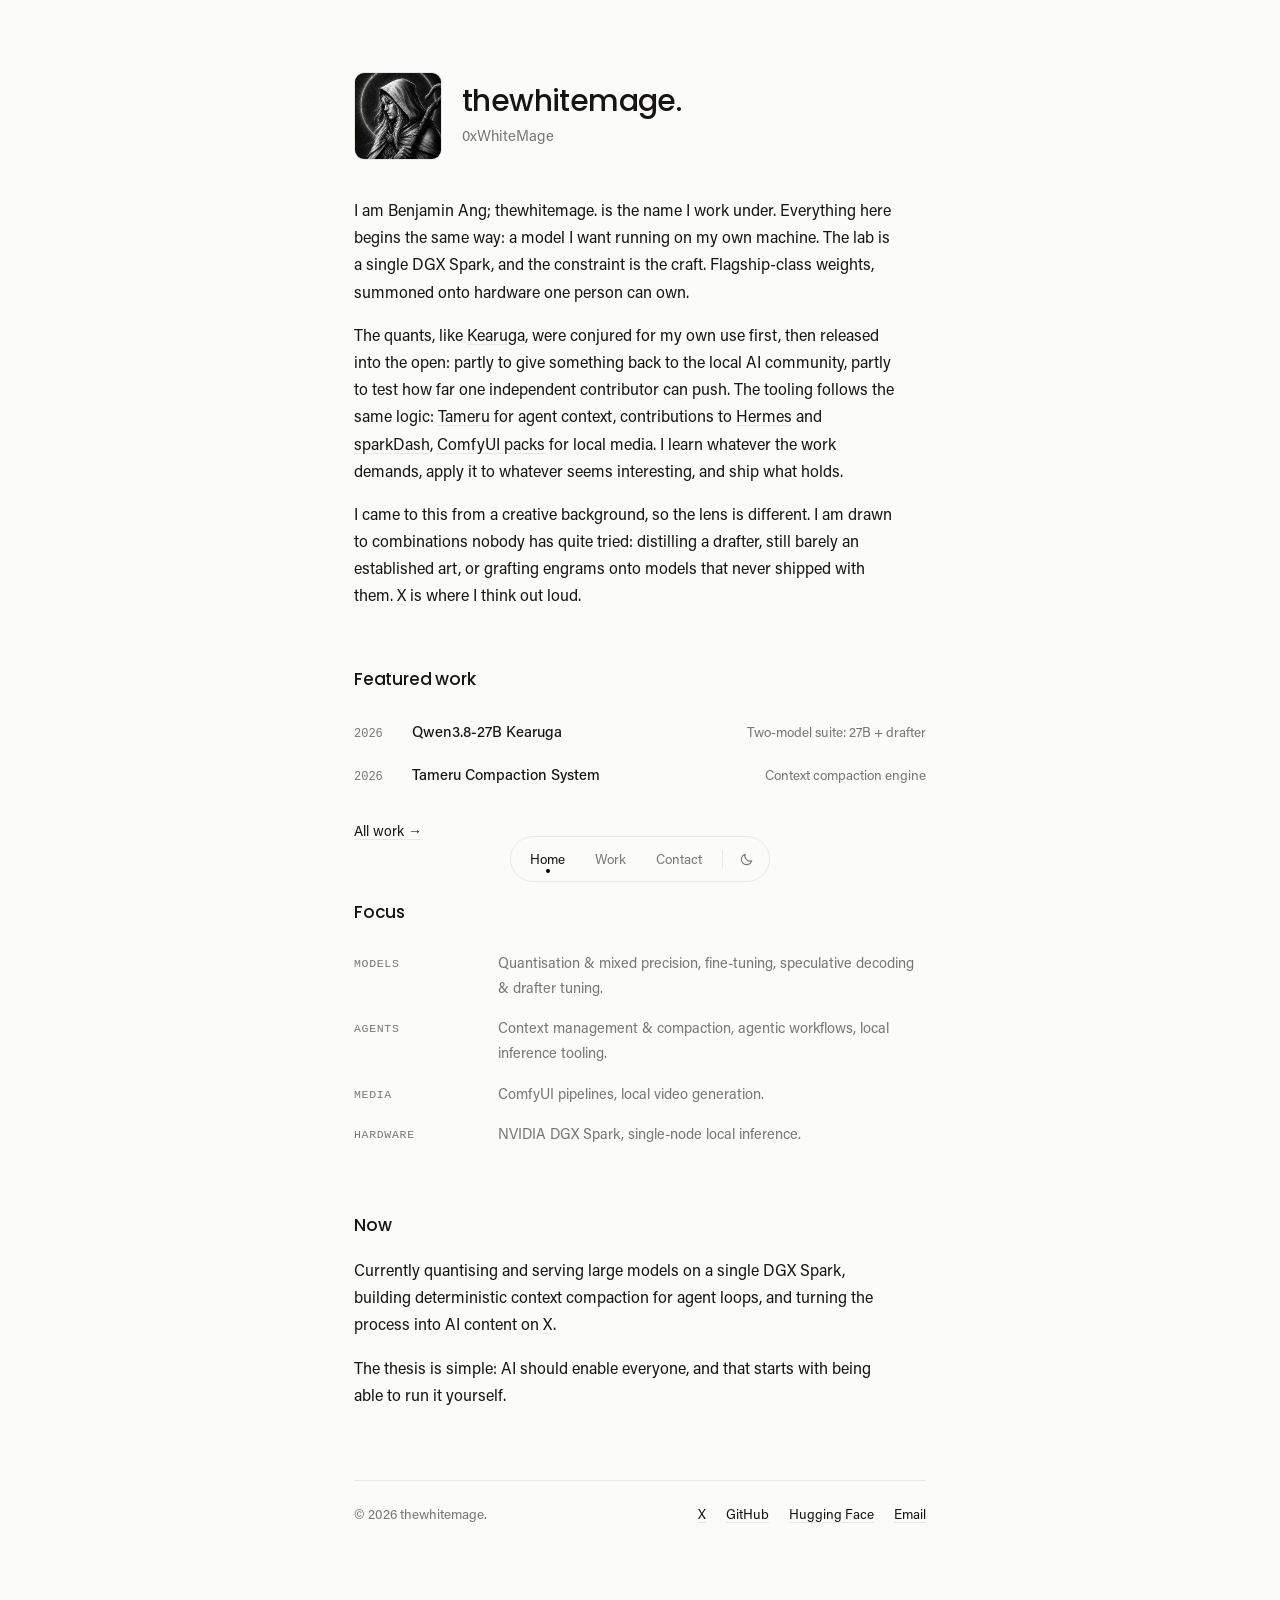
==== index.html @ 76a87692 "Initial commit: thewhitemage. portfolio site Static HTML/CSS/JS site: home, work index, contact, and" ====
<!DOCTYPE html>
<html lang="en">
<head>
  <meta charset="utf-8">
  <meta name="viewport" content="width=device-width, initial-scale=1">
  <title>thewhitemage.</title>
  <meta name="description" content="thewhitemage. · local AI built for a single DGX Spark, released for the community. Quants, context engineering and agent tooling.">
  <meta property="og:title" content="thewhitemage.">
  <meta property="og:description" content="Local AI built for a single DGX Spark, released for the community. Quants, context engineering and agent tooling.">
  <meta property="og:type" content="website">
  <link rel="icon" type="image/x-icon" href="assets/favicon.ico">
  <script>
    (function () {
      var t = localStorage.getItem('theme');
      if (!t) t = window.matchMedia('(prefers-color-scheme: dark)').matches ? 'dark' : 'light';
      document.documentElement.dataset.theme = t;
    })();
  </script>
  <link rel="stylesheet" href="assets/css/style.css">
</head>
<body>
<a class="skip-link" href="#main">Skip to content</a>

<main id="main" class="wrap">

  <header class="head">
    <img class="portrait" src="assets/images/white-mage.jpg" alt="thewhitemage. avatar" width="88" height="88">
    <div>
      <h1>thewhitemage.</h1>
      <p class="role">0xWhiteMage</p>
    </div>
  </header>

  <div class="bio">
    <p class="reveal">I am Benjamin Ang; thewhitemage. is the name I work under. Everything here begins the same way: a model I want running on my own machine. The lab is a single DGX Spark, and the constraint is the craft. Flagship-class weights, summoned onto hardware one person can own.</p>
    <p class="reveal">The quants, like <a class="text-link" href="work/qwen-kearuga-dgx-spark.html">Kearuga</a>, were conjured for my own use first, then released into the open: partly to give something back to the local AI community, partly to test how far one independent contributor can push. The tooling follows the same logic: <a class="text-link" href="work/tameru-compaction-system.html">Tameru</a> for agent context, contributions to <a class="text-link" href="work/hermes-agent.html">Hermes</a> and <a class="text-link" href="work/sparkdash.html">sparkDash</a>, <a class="text-link" href="work/minimax-h3-comfyui-pack.html">ComfyUI packs</a> for local media. I learn whatever the work demands, apply it to whatever seems interesting, and ship what holds.</p>
    <p class="reveal">I came to this from a creative background, so the lens is different. I am drawn to combinations nobody has quite tried: distilling a drafter, still barely an established art, or grafting engrams onto models that never shipped with them. <a class="text-link" href="https://x.com/0xWhiteMage" target="_blank" rel="noopener">X</a> is where I think out loud.</p>
  </div>

  <section class="section">
    <h2 class="reveal">Featured work</h2>
    <ul class="rows">
      <li class="reveal">
        <a class="row-link" href="work/qwen-kearuga-dgx-spark.html">
          <span class="row-year">2026</span>
          <span class="row-name">Qwen3.8-27B Kearuga<span class="row-arrow">&rarr;</span></span>
          <span class="row-meta">Two-model suite: 27B + drafter</span>
        </a>
      </li>
      <li class="reveal">
        <a class="row-link" href="work/tameru-compaction-system.html">
          <span class="row-year">2026</span>
          <span class="row-name">Tameru Compaction System<span class="row-arrow">&rarr;</span></span>
          <span class="row-meta">Context compaction engine</span>
        </a>
      </li>
    </ul>
    <p class="note reveal"><a class="text-link" href="work.html">All work &rarr;</a></p>
  </section>

  <section class="section">
    <h2 class="reveal">Focus</h2>
    <div class="kv reveal">
      <span class="kv-key">Models</span>
      <span class="kv-val">Quantisation &amp; mixed precision, fine-tuning, speculative decoding &amp; drafter tuning.</span>
    </div>
    <div class="kv reveal">
      <span class="kv-key">Agents</span>
      <span class="kv-val">Context management &amp; compaction, agentic workflows, local inference tooling.</span>
    </div>
    <div class="kv reveal">
      <span class="kv-key">Media</span>
      <span class="kv-val">ComfyUI pipelines, local video generation.</span>
    </div>
    <div class="kv reveal">
      <span class="kv-key">Hardware</span>
      <span class="kv-val">NVIDIA DGX Spark, single-node local inference.</span>
    </div>
  </section>

  <section class="section">
    <h2 class="reveal">Now</h2>
    <div class="bio">
      <p class="reveal">Currently quantising and serving large models on a single DGX Spark, building deterministic context compaction for agent loops, and turning the process into AI content on <a class="text-link" href="https://x.com/0xWhiteMage" target="_blank" rel="noopener">X</a>.</p>
      <p class="reveal">The thesis is simple: AI should enable everyone, and that starts with being able to run it yourself.</p>
    </div>
  </section>

  <footer class="footer">
    <span>&copy; <span id="year">2026</span> thewhitemage.</span>
    <nav class="footer-links" aria-label="Footer">
      <a class="text-link" href="https://x.com/0xWhiteMage" target="_blank" rel="noopener">X</a>
      <a class="text-link" href="https://github.com/0xWhiteMage" target="_blank" rel="noopener">GitHub</a>
      <a class="text-link" href="https://huggingface.co/0xWhiteMage" target="_blank" rel="noopener">Hugging Face</a>
      <a class="text-link" href="mailto:hello@benjaminang.tv">Email</a>
    </nav>
  </footer>

</main>

<nav class="dock" aria-label="Primary">
  <a href="index.html" aria-current="page">Home</a>
  <a href="work.html">Work</a>
  <a href="contact.html">Contact</a>
  <span class="dock-sep" aria-hidden="true"></span>
  <button id="themeToggle" type="button" aria-label="Toggle light and dark theme" title="Toggle theme">
    <svg class="icon-moon" viewBox="0 0 24 24" fill="none" stroke="currentColor" stroke-width="1.8" stroke-linecap="round" stroke-linejoin="round" aria-hidden="true">
      <path d="M20.4 14.2A8.5 8.5 0 0 1 9.8 3.6a8.5 8.5 0 1 0 10.6 10.6Z"/>
    </svg>
    <svg class="icon-sun" viewBox="0 0 24 24" fill="none" stroke="currentColor" stroke-width="1.8" stroke-linecap="round" aria-hidden="true">
      <circle cx="12" cy="12" r="4.1"/>
      <line x1="12" y1="2.6" x2="12" y2="4.7"/>
      <line x1="12" y1="19.3" x2="12" y2="21.4"/>
      <line x1="2.6" y1="12" x2="4.7" y2="12"/>
      <line x1="19.3" y1="12" x2="21.4" y2="12"/>
      <line x1="5.4" y1="5.4" x2="6.9" y2="6.9"/>
      <line x1="17.1" y1="17.1" x2="18.6" y2="18.6"/>
      <line x1="5.4" y1="18.6" x2="6.9" y2="17.1"/>
      <line x1="17.1" y1="6.9" x2="18.6" y2="5.4"/>
    </svg>
  </button>
</nav>

<script src="assets/js/site.js"></script>
</body>
</html>
---- assets/css/style.css ----
/* thewhitemage. - document-style portfolio
   Type: Poppins (headings), Acumin Pro (body) - self-hosted brand fonts
   Theme: monochrome, black-and-white brand palette (white mage) */

@font-face {
  font-family: 'Poppins';
  font-style: normal;
  font-weight: 500;
  font-display: swap;
  src: url('../fonts/poppins-normal-500-latin.woff2') format('woff2');
}
@font-face {
  font-family: 'Acumin Pro';
  font-style: normal;
  font-weight: 400;
  font-display: swap;
  src: url('../fonts/acumin-pro-normal-400-latin.woff2') format('woff2');
}
@font-face {
  font-family: 'Acumin Pro';
  font-style: normal;
  font-weight: 500;
  font-display: swap;
  src: url('../fonts/acumin-pro-normal-500-latin.woff2') format('woff2');
}

:root {
  --bg: #FBFBFA;
  --ink: #161513;
  --muted: #787774;
  --line: #EAE7E2;
  --accent: #000000;
  --font-display: 'Poppins', 'Helvetica Neue', sans-serif;
  --font-body: 'Acumin Pro', 'Helvetica Neue', sans-serif;
  --font-mono: 'SF Mono', 'JetBrains Mono', 'Cascadia Mono', Consolas, monospace;
  --wrap: 620px;
}

html[data-theme="dark"] {
  --bg: #141311;
  --ink: #ECEAE7;
  --muted: #9B9893;
  --line: #2A2825;
  --accent: #FFFFFF;
}
@media (prefers-color-scheme: dark) {
  html:not([data-theme]) {
    --bg: #141311;
    --ink: #ECEAE7;
    --muted: #9B9893;
    --line: #2A2825;
    --accent: #FFFFFF;
  }
}

* { box-sizing: border-box; margin: 0; padding: 0; }

html {
  scroll-behavior: smooth;
  -webkit-text-size-adjust: 100%;
}

body {
  background: var(--bg);
  color: var(--ink);
  font-family: var(--font-body);
  font-size: 16px;
  line-height: 1.7;
  -webkit-font-smoothing: antialiased;
  text-rendering: optimizeLegibility;
}

::selection { background: var(--ink); color: var(--bg); }

img { display: block; max-width: 100%; }
a { color: inherit; }
ul { list-style: none; }

.wrap {
  max-width: var(--wrap);
  margin-inline: auto;
  padding: 72px 24px 128px;
}

.skip-link {
  position: absolute;
  left: -9999px;
  top: 0;
  background: var(--ink);
  color: var(--bg);
  padding: 8px 14px;
  z-index: 100;
}
.skip-link:focus { left: 8px; top: 8px; }

.text-link {
  color: var(--ink);
  text-decoration: underline;
  text-decoration-color: var(--line);
  text-underline-offset: 3px;
  transition: text-decoration-color 0.15s ease;
}
.text-link:hover { text-decoration-color: var(--ink); }

/* ---------- Bottom dock nav ---------- */

.dock {
  position: fixed;
  left: 50%;
  bottom: 18px;
  transform: translateX(-50%);
  z-index: 50;
  display: flex;
  align-items: center;
  gap: 2px;
  padding: 5px;
  border: 1px solid var(--line);
  border-radius: 999px;
  background: color-mix(in srgb, var(--bg) 82%, transparent);
  -webkit-backdrop-filter: saturate(160%) blur(10px);
  backdrop-filter: saturate(160%) blur(10px);
}
.dock a,
.dock button {
  position: relative;
  display: inline-flex;
  align-items: center;
  justify-content: center;
  height: 34px;
  padding: 0 14px;
  border: 0;
  border-radius: 999px;
  background: none;
  color: var(--muted);
  font: inherit;
  font-size: 13.5px;
  text-decoration: none;
  cursor: pointer;
  transition: color 0.15s ease, background-color 0.15s ease;
}
.dock a:hover,
.dock button:hover { color: var(--ink); }
.dock a[aria-current="page"] { color: var(--ink); }
.dock a[aria-current="page"]::after {
  content: '';
  position: absolute;
  left: 50%;
  bottom: 3px;
  width: 4px;
  height: 4px;
  border-radius: 50%;
  background: var(--accent);
  transform: translateX(-50%);
}
.dock-sep {
  width: 1px;
  height: 18px;
  margin: 0 4px;
  background: var(--line);
}
.dock button { padding: 0 10px; }
.dock button svg { width: 15px; height: 15px; }
.dock button:active { transform: scale(0.94); }
.icon-sun { display: none; }
html[data-theme="dark"] .icon-sun { display: block; }
html[data-theme="dark"] .icon-moon { display: none; }

/* ---------- Header ---------- */

.head {
  display: flex;
  align-items: center;
  gap: 20px;
  margin-bottom: 36px;
}
.portrait {
  width: 88px;
  height: 88px;
  object-fit: cover;
  border: 1px solid var(--line);
  border-radius: 10px;
  flex-shrink: 0;
}

.head h1 {
  font-family: var(--font-display);
  font-weight: 500;
  font-size: 30px;
  letter-spacing: -0.02em;
  line-height: 1.15;
}
.role {
  color: var(--muted);
  font-size: 15px;
  margin-top: 4px;
}
/* ---------- Bio ---------- */

.bio p {
  color: var(--ink);
  margin-bottom: 16px;
  max-width: 60ch;
}
.bio p:last-child { margin-bottom: 0; }

/* ---------- Sections ---------- */

.section {
  margin-top: 56px;
}
.section h2 {
  font-family: var(--font-display);
  font-weight: 500;
  font-size: 17px;
  letter-spacing: -0.01em;
  margin-bottom: 16px;
}
.section > p {
  color: var(--muted);
  max-width: 60ch;
}

.group-label {
  font-family: var(--font-mono);
  font-size: 11.5px;
  font-weight: 400;
  text-transform: uppercase;
  letter-spacing: 0.08em;
  color: var(--muted);
  margin: 28px 0 10px;
}
.section h2 + .group-label { margin-top: 0; }

/* ---------- One-liner rows ---------- */

.rows {
  display: flex;
  flex-direction: column;
}
.row {
  display: flex;
  align-items: baseline;
  justify-content: space-between;
  gap: 16px;
  padding: 7px 0;
}
.row-name {
  font-size: 15px;
  font-weight: 500;
  white-space: nowrap;
}
a.row-name {
  text-decoration: underline;
  text-decoration-color: var(--line);
  text-underline-offset: 3px;
  transition: text-decoration-color 0.15s ease;
}
a.row-name:hover { text-decoration-color: var(--ink); }
.row-meta {
  font-size: 13.5px;
  color: var(--muted);
  text-align: right;
}

/* Work rows: whole row is a link, year column + name + tag */
a.row-link {
  display: flex;
  align-items: baseline;
  gap: 14px;
  padding: 9px 0;
  color: inherit;
  text-decoration: none;
}
.row-year {
  flex-shrink: 0;
  width: 44px;
  font-family: var(--font-mono);
  font-size: 12px;
  color: var(--muted);
}
a.row-link .row-name {
  flex: 1;
  min-width: 0;
  white-space: normal;
  text-decoration: underline;
  text-decoration-color: transparent;
  text-underline-offset: 3px;
  transition: text-decoration-color 0.15s ease;
}
a.row-link:hover .row-name { text-decoration-color: var(--ink); }
.row-arrow {
  display: inline-block;
  margin-left: 7px;
  font-weight: 400;
  color: var(--accent);
  opacity: 0;
  transform: translateX(-3px);
  transition: opacity 0.15s ease, transform 0.15s ease;
}
a.row-link:hover .row-arrow { opacity: 1; transform: translateX(0); }
a.row-link .row-meta { flex-shrink: 0; }

.note {
  margin-top: 22px;
  font-size: 14px;
  color: var(--muted);
  max-width: 60ch;
}

/* ---------- Show more (progressive disclosure) ---------- */

.more { overflow: hidden; }
.more-btn {
  display: flex;
  align-items: baseline;
  justify-content: space-between;
  gap: 16px;
  width: 100%;
  padding: 7px 0;
  font: inherit;
  font-size: 15px;
  font-weight: 500;
  text-align: left;
  color: var(--muted);
  background: none;
  border: 0;
  cursor: pointer;
  transition: color 0.15s ease;
}
.more-btn[hidden] { display: none; }
.more-btn:hover { color: var(--ink); }
.more-btn:focus-visible {
  outline: 1px solid var(--ink);
  outline-offset: 3px;
}

/* ---------- Key-value lines (Experience / meta) ---------- */

.kv {
  display: grid;
  grid-template-columns: 128px 1fr;
  gap: 16px;
  padding: 8px 0;
}
.kv-key {
  font-family: var(--font-mono);
  font-size: 11.5px;
  text-transform: uppercase;
  letter-spacing: 0.06em;
  color: var(--muted);
  padding-top: 3px;
}
.kv-val {
  font-size: 14.5px;
  color: var(--muted);
}

/* ---------- Feature page (work detail) ---------- */

.back {
  display: inline-block;
  font-family: var(--font-mono);
  font-size: 12.5px;
  color: var(--muted);
  text-decoration: none;
  margin-bottom: 28px;
  transition: color 0.15s ease;
}
.back:hover { color: var(--ink); }
.back .b-arrow { color: var(--accent); margin-right: 4px; }

.page-head { margin-bottom: 40px; }
.page-head h1 {
  font-family: var(--font-display);
  font-weight: 500;
  font-size: 30px;
  letter-spacing: -0.02em;
  line-height: 1.2;
}
.lede {
  margin-top: 12px;
  font-size: 17px;
  line-height: 1.6;
  color: var(--muted);
  max-width: 56ch;
}

.meta {
  display: grid;
  grid-template-columns: repeat(auto-fit, minmax(120px, 1fr));
  gap: 20px;
  margin-top: 28px;
  padding-top: 20px;
  border-top: 1px solid var(--line);
}
.meta dt {
  font-family: var(--font-mono);
  font-size: 11.5px;
  text-transform: uppercase;
  letter-spacing: 0.06em;
  color: var(--muted);
  margin-bottom: 4px;
}
.meta dd { font-size: 14.5px; }

.article h2 {
  font-family: var(--font-display);
  font-weight: 500;
  font-size: 17px;
  letter-spacing: -0.01em;
  margin: 40px 0 12px;
}
.article h3 {
  font-family: var(--font-display);
  font-weight: 500;
  font-size: 15px;
  margin: 28px 0 10px;
}
.article p {
  margin-bottom: 14px;
  max-width: 60ch;
}
.article ul {
  margin: 0 0 14px;
  max-width: 60ch;
}
.article li {
  position: relative;
  padding-left: 22px;
  margin-bottom: 6px;
}
.article li::before {
  content: '\2192';
  position: absolute;
  left: 0;
  color: var(--accent);
}
.article .tldr {
  margin: 18px 0 20px;
  padding: 16px 18px;
  border: 1px solid var(--line);
  border-radius: 8px;
}
.article .tldr .tldr-label {
  font-family: var(--font-mono);
  font-size: 11.5px;
  text-transform: uppercase;
  letter-spacing: 0.08em;
  color: var(--muted);
  margin-bottom: 8px;
}
.article code {
  font-family: var(--font-mono);
  font-size: 0.85em;
  background: color-mix(in srgb, var(--line) 50%, transparent);
  padding: 1px 5px;
  border-radius: 4px;
}
.article .tldr ul { margin-bottom: 0; }
.article .tldr li:last-child { margin-bottom: 0; }

.pr {
  border-top: 1px solid var(--line);
  padding-top: 22px;
  margin-top: 26px;
}
.pr h3 { margin-bottom: 8px; }
.pr-line {
  font-family: var(--font-mono);
  font-size: 12px;
  color: var(--muted);
  margin-bottom: 14px;
}
.pr-status {
  display: inline-block;
  font-size: 10px;
  letter-spacing: 0.08em;
  text-transform: uppercase;
  padding: 2px 8px;
  border: 1px solid var(--line);
  border-radius: 999px;
  color: var(--muted);
}
.pr-status.is-merged {
  color: var(--accent);
  border-color: color-mix(in srgb, var(--accent) 45%, transparent);
}

/* ---------- Footer ---------- */

.footer {
  margin-top: 72px;
  padding-top: 22px;
  border-top: 1px solid var(--line);
  display: flex;
  align-items: center;
  justify-content: space-between;
  gap: 12px;
  flex-wrap: wrap;
  font-size: 13.5px;
  color: var(--muted);
}
.footer-links {
  display: flex;
  gap: 20px;
}
.footer-links a { font-size: 13.5px; }

/* ---------- Reveal ---------- */

@media (prefers-reduced-motion: no-preference) {
  .reveal {
    opacity: 0;
    transform: translateY(10px);
    transition: opacity 0.55s cubic-bezier(0.16, 1, 0.3, 1),
                transform 0.55s cubic-bezier(0.16, 1, 0.3, 1);
    transition-delay: var(--d, 0ms);
  }
  .reveal.in {
    opacity: 1;
    transform: translateY(0);
  }
}
@media (prefers-reduced-motion: reduce) {
  html { scroll-behavior: auto; }
}

/* ---------- Responsive ---------- */

@media (max-width: 560px) {
  .wrap { padding-top: 48px; }
  .head { gap: 16px; }
  .portrait { width: 72px; height: 72px; }
  .head h1 { font-size: 26px; }
  .row { flex-direction: column; gap: 1px; padding: 9px 0; }
  .row-name { white-space: normal; }
  .row-meta { text-align: left; }
  a.row-link { flex-wrap: wrap; gap: 2px 14px; padding: 11px 0; }
  a.row-link .row-name { flex-basis: calc(100% - 58px); }
  a.row-link .row-meta { flex-basis: 100%; padding-left: 58px; text-align: left; }
  .kv { grid-template-columns: 1fr; gap: 2px; }
  .meta { grid-template-columns: repeat(2, 1fr); }
  .dock a, .dock button { padding: 0 11px; }
}
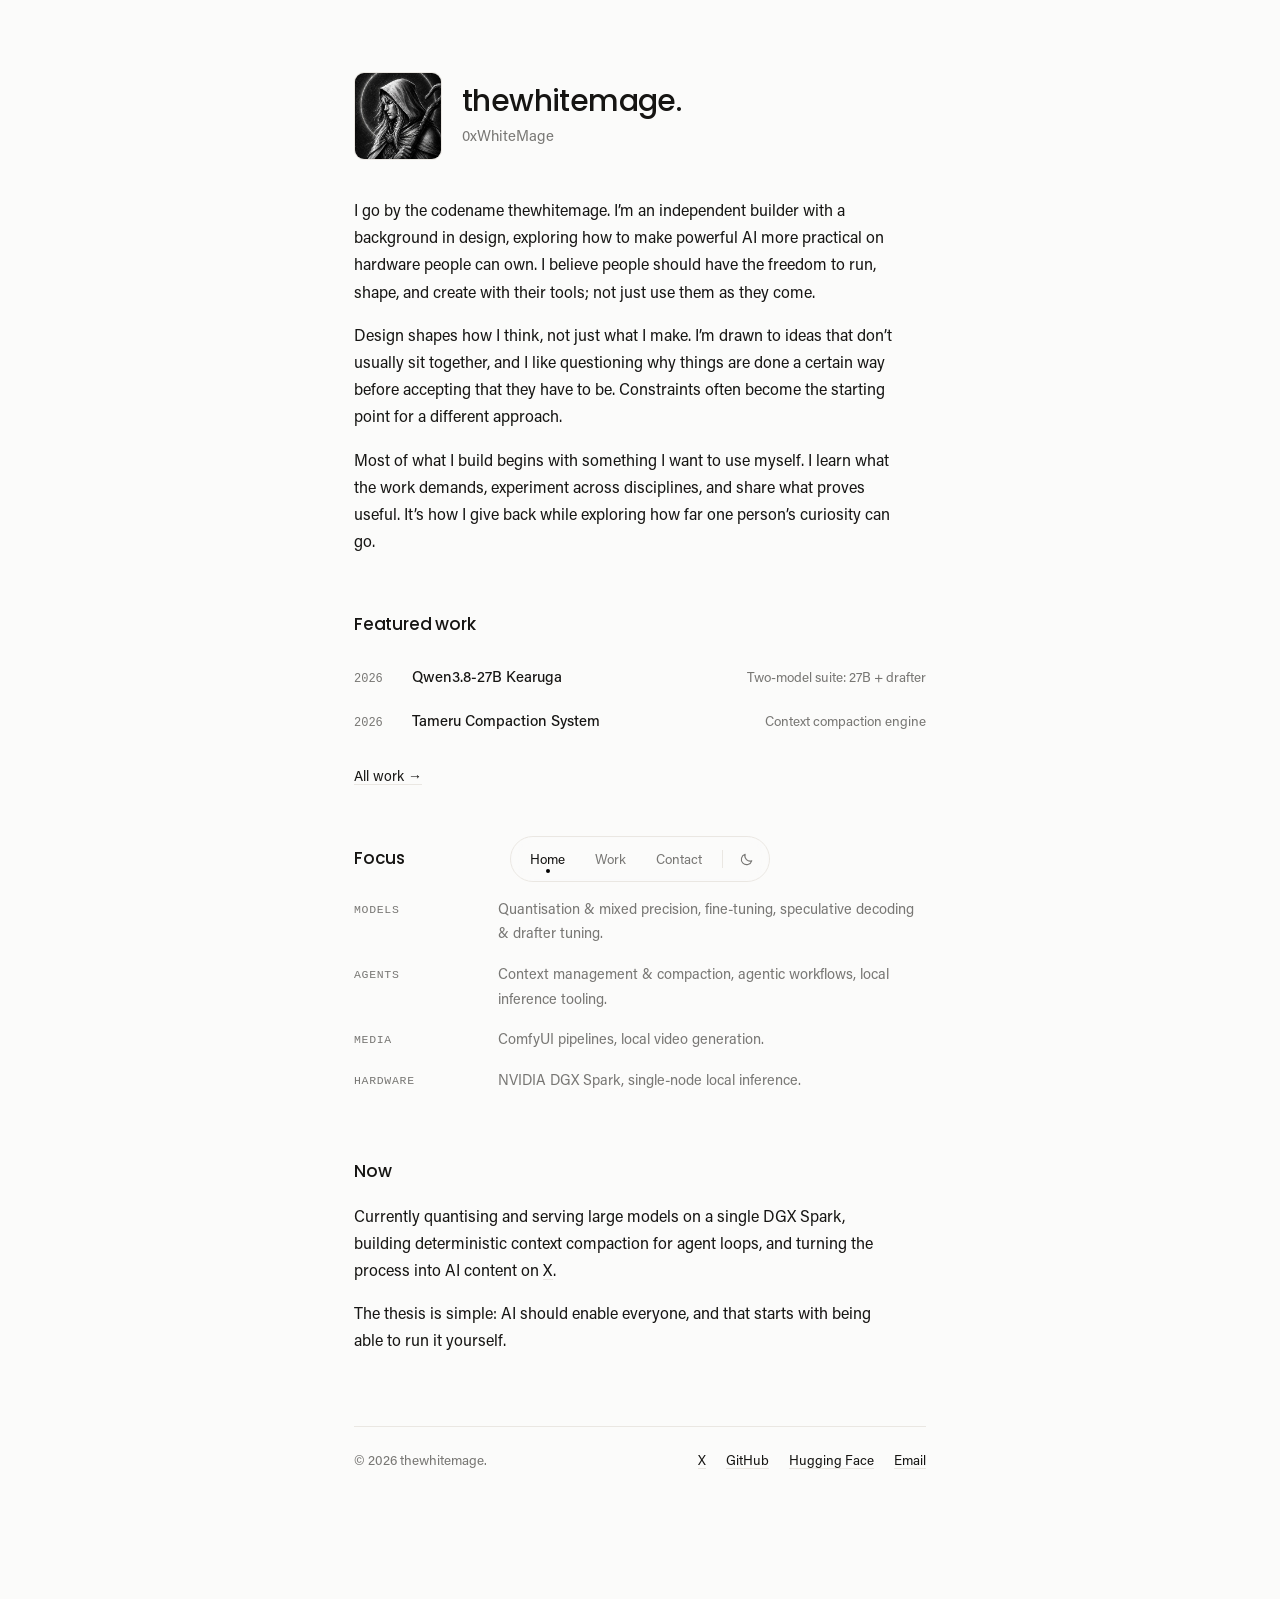
==== commit 8ffc82f0: "Rewrite homepage bio in thewhitemage. voice Generated with [Devin](https://devin.ai)  Co-Authored-By" ====
--- a/index.html
+++ b/index.html
@@ -32,9 +32,9 @@
   </header>
 
   <div class="bio">
-    <p class="reveal">I am Benjamin Ang; thewhitemage. is the name I work under. Everything here begins the same way: a model I want running on my own machine. The lab is a single DGX Spark, and the constraint is the craft. Flagship-class weights, summoned onto hardware one person can own.</p>
-    <p class="reveal">The quants, like <a class="text-link" href="work/qwen-kearuga-dgx-spark.html">Kearuga</a>, were conjured for my own use first, then released into the open: partly to give something back to the local AI community, partly to test how far one independent contributor can push. The tooling follows the same logic: <a class="text-link" href="work/tameru-compaction-system.html">Tameru</a> for agent context, contributions to <a class="text-link" href="work/hermes-agent.html">Hermes</a> and <a class="text-link" href="work/sparkdash.html">sparkDash</a>, <a class="text-link" href="work/minimax-h3-comfyui-pack.html">ComfyUI packs</a> for local media. I learn whatever the work demands, apply it to whatever seems interesting, and ship what holds.</p>
-    <p class="reveal">I came to this from a creative background, so the lens is different. I am drawn to combinations nobody has quite tried: distilling a drafter, still barely an established art, or grafting engrams onto models that never shipped with them. <a class="text-link" href="https://x.com/0xWhiteMage" target="_blank" rel="noopener">X</a> is where I think out loud.</p>
+    <p class="reveal">I go by the codename thewhitemage. I’m an independent builder with a background in design, exploring how to make powerful AI more practical on hardware people can own. I believe people should have the freedom to run, shape, and create with their tools; not just use them as they come.</p>
+    <p class="reveal">Design shapes how I think, not just what I make. I’m drawn to ideas that don’t usually sit together, and I like questioning why things are done a certain way before accepting that they have to be. Constraints often become the starting point for a different approach.</p>
+    <p class="reveal">Most of what I build begins with something I want to use myself. I learn what the work demands, experiment across disciplines, and share what proves useful. It’s how I give back while exploring how far one person’s curiosity can go.</p>
   </div>
 
   <section class="section">
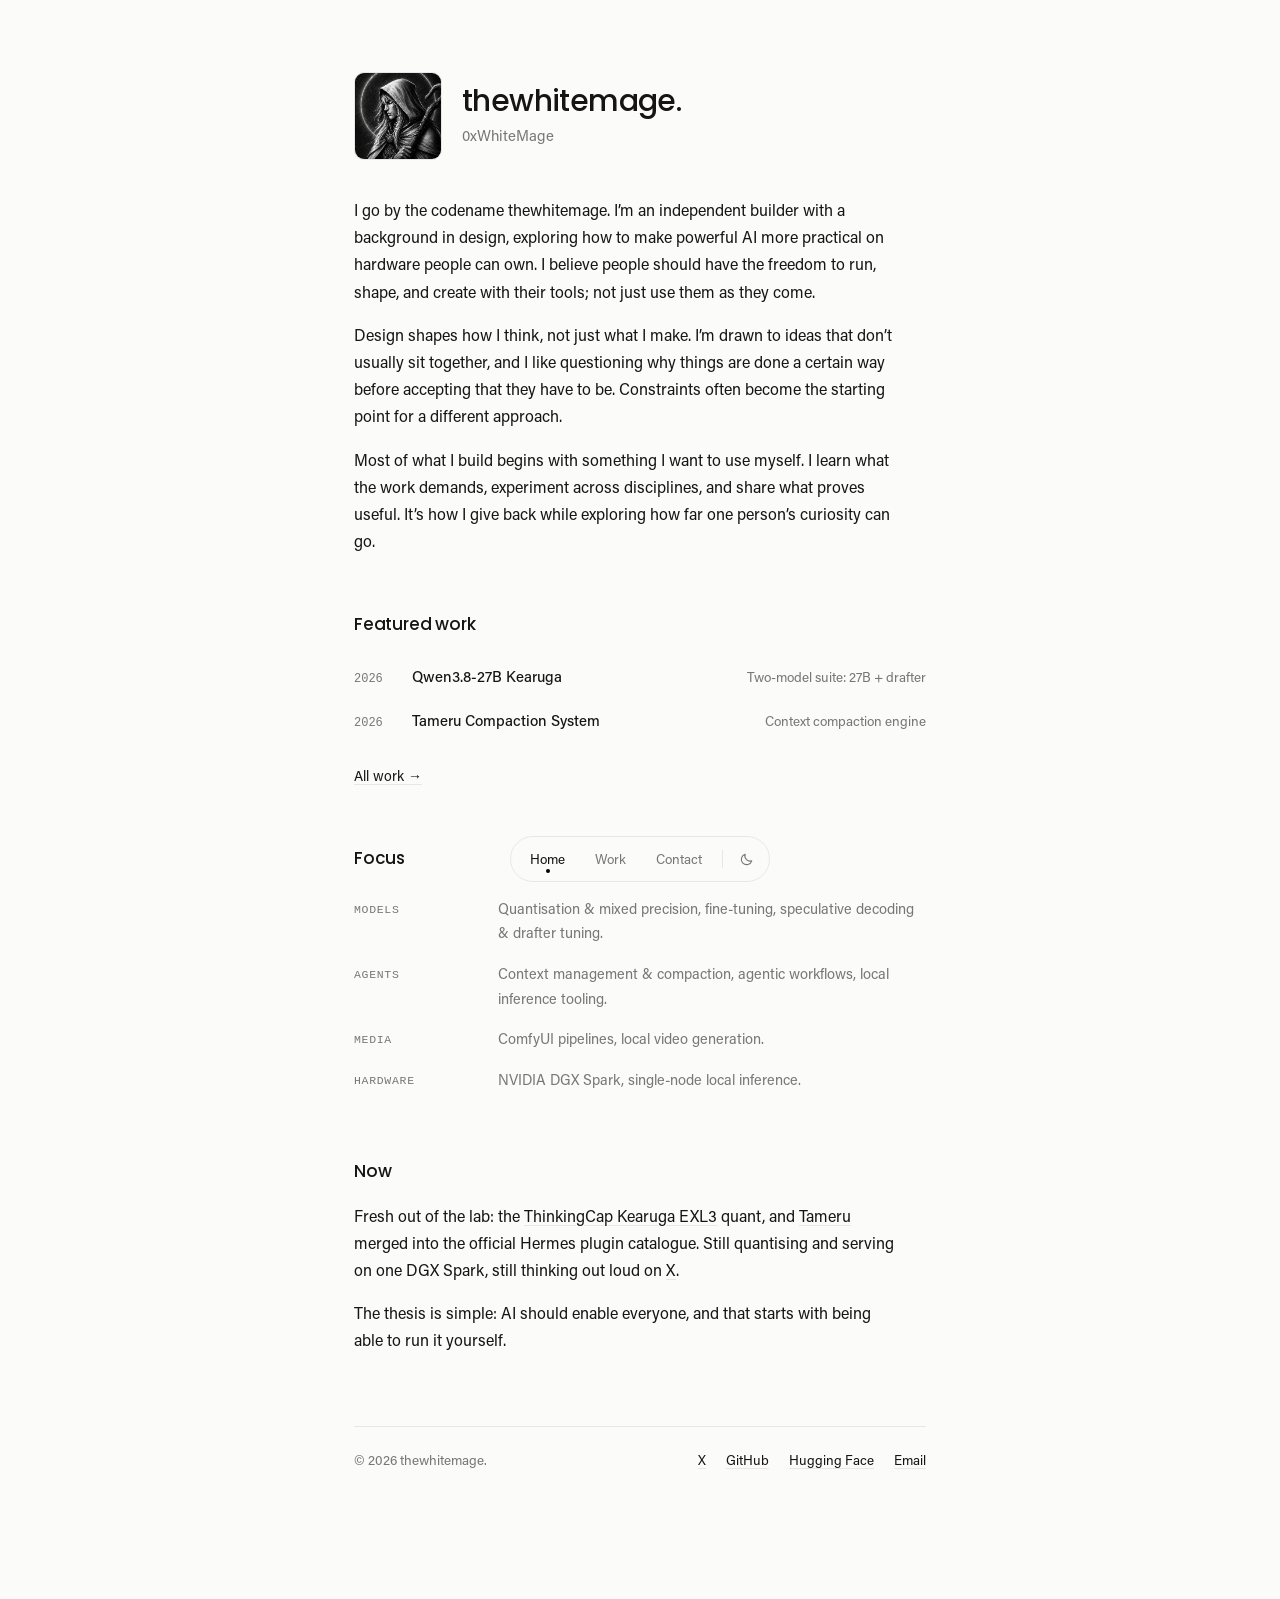
==== commit 4a741668: "Refresh stale versions: Kearuga v0.6.7, Tameru v1.5.0 Add EAGLE 3/1/4 variants to the Kearuga page, " ====
--- a/index.html
+++ b/index.html
@@ -81,7 +81,7 @@
   <section class="section">
     <h2 class="reveal">Now</h2>
     <div class="bio">
-      <p class="reveal">Currently quantising and serving large models on a single DGX Spark, building deterministic context compaction for agent loops, and turning the process into AI content on <a class="text-link" href="https://x.com/0xWhiteMage" target="_blank" rel="noopener">X</a>.</p>
+      <p class="reveal">Fresh out of the lab: the <a class="text-link" href="work/thinkingcap-kearuga-exl3.html">ThinkingCap Kearuga EXL3</a> quant, and <a class="text-link" href="work/tameru-compaction-system.html">Tameru</a> merged into the official Hermes plugin catalogue. Still quantising and serving on one DGX Spark, still thinking out loud on <a class="text-link" href="https://x.com/0xWhiteMage" target="_blank" rel="noopener">X</a>.</p>
       <p class="reveal">The thesis is simple: AI should enable everyone, and that starts with being able to run it yourself.</p>
     </div>
   </section>
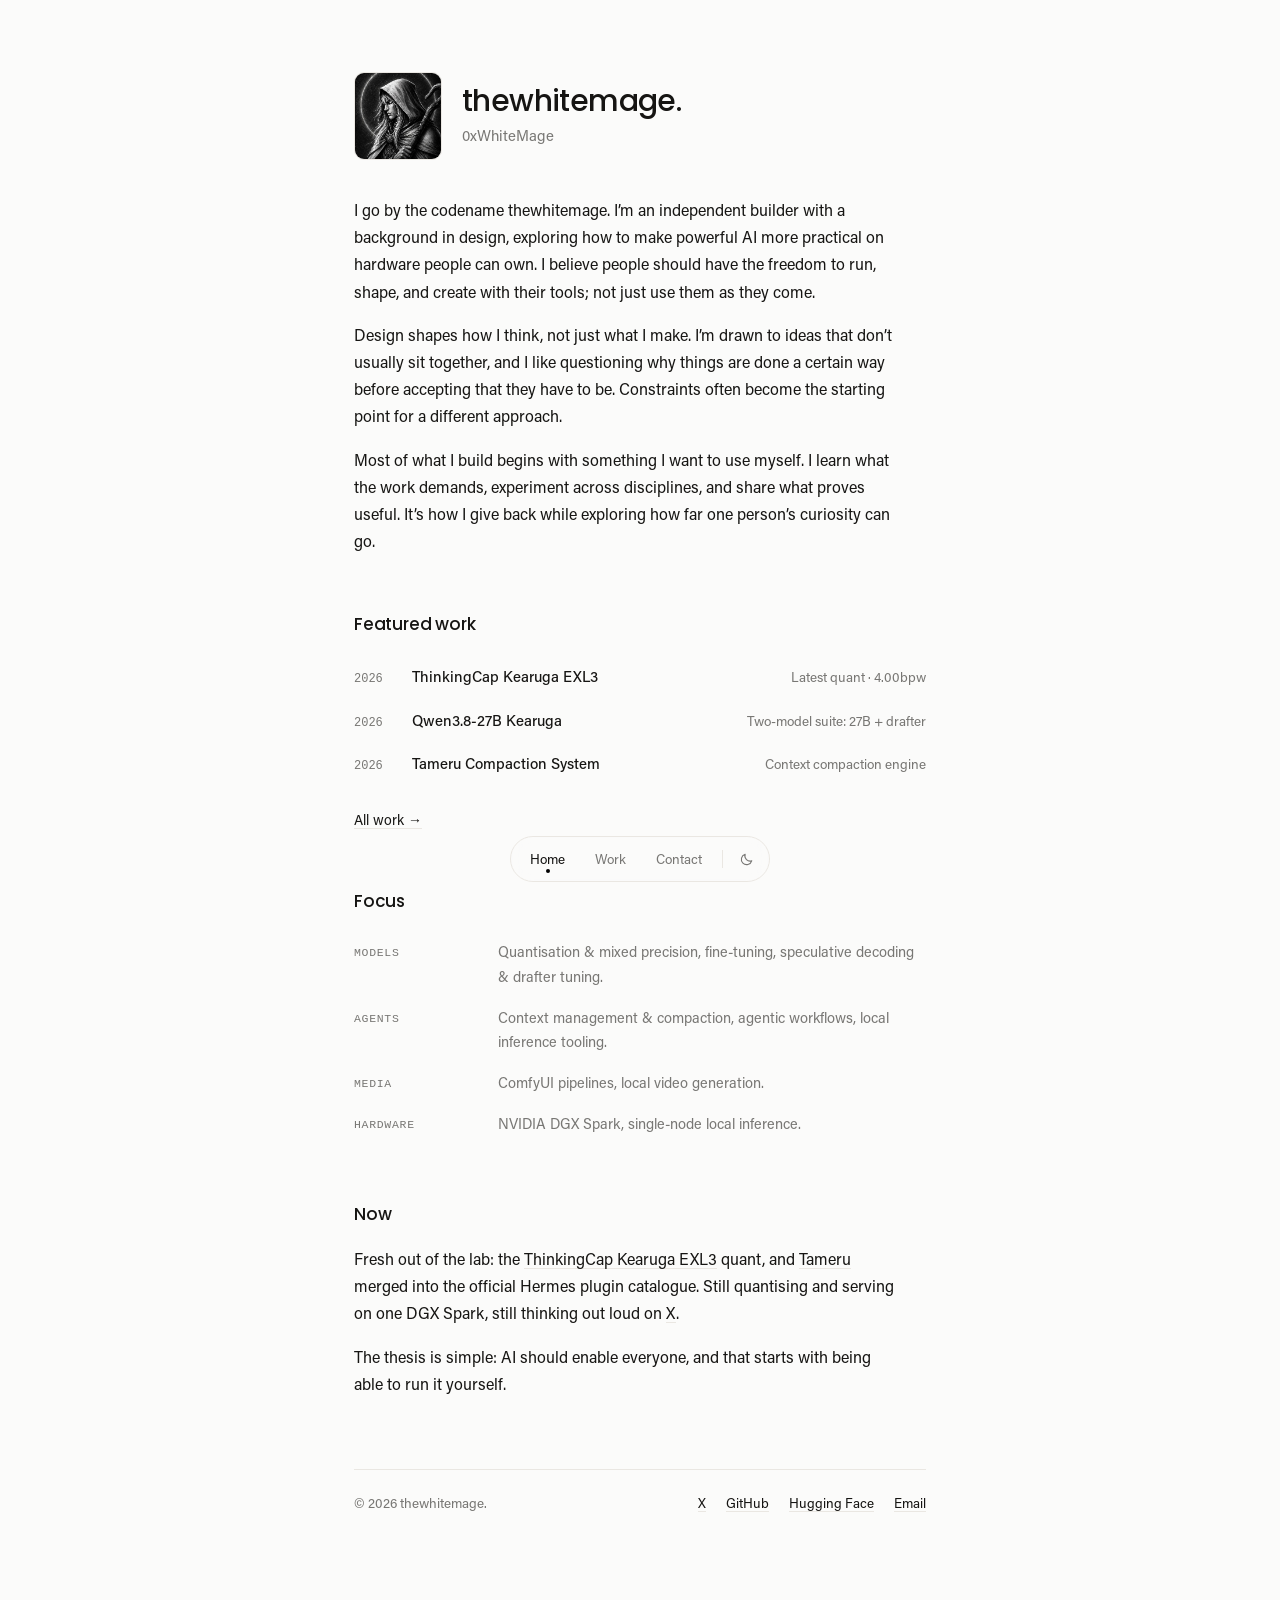
==== commit 195ff72b: "Feature latest quant on homepage; document conventions ThinkingCap Kearuga EXL3 leads Featured work " ====
--- a/index.html
+++ b/index.html
@@ -40,6 +40,13 @@
   <section class="section">
     <h2 class="reveal">Featured work</h2>
     <ul class="rows">
+      <li class="reveal">
+        <a class="row-link" href="work/thinkingcap-kearuga-exl3.html">
+          <span class="row-year">2026</span>
+          <span class="row-name">ThinkingCap Kearuga EXL3<span class="row-arrow">&rarr;</span></span>
+          <span class="row-meta">Latest quant &middot; 4.00bpw</span>
+        </a>
+      </li>
       <li class="reveal">
         <a class="row-link" href="work/qwen-kearuga-dgx-spark.html">
           <span class="row-year">2026</span>
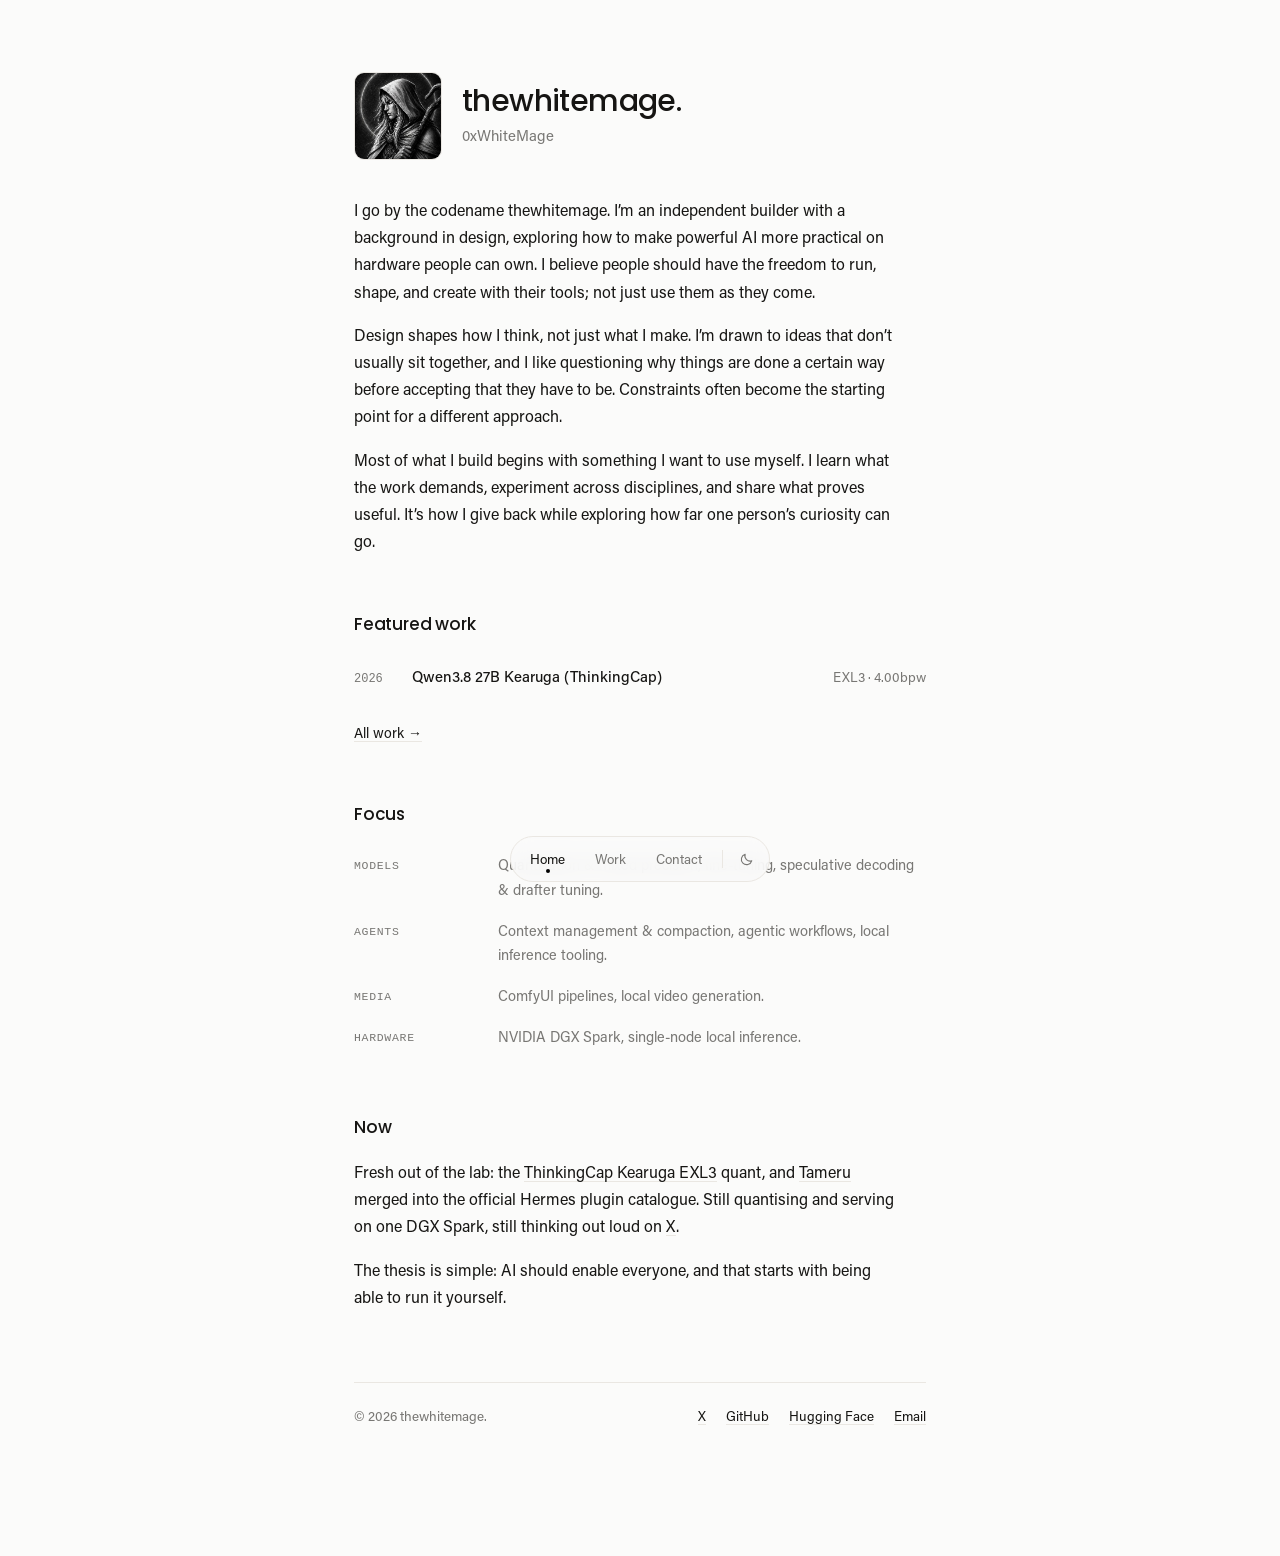
==== commit 4a7404d2: "Feature only the latest quant; relabel ThinkingCap entry Generated with [Devin](https://devin.ai)  C" ====
--- a/index.html
+++ b/index.html
@@ -43,22 +43,8 @@
       <li class="reveal">
         <a class="row-link" href="work/thinkingcap-kearuga-exl3.html">
           <span class="row-year">2026</span>
-          <span class="row-name">ThinkingCap Kearuga EXL3<span class="row-arrow">&rarr;</span></span>
-          <span class="row-meta">Latest quant &middot; 4.00bpw</span>
-        </a>
-      </li>
-      <li class="reveal">
-        <a class="row-link" href="work/qwen-kearuga-dgx-spark.html">
-          <span class="row-year">2026</span>
-          <span class="row-name">Qwen3.8-27B Kearuga<span class="row-arrow">&rarr;</span></span>
-          <span class="row-meta">Two-model suite: 27B + drafter</span>
-        </a>
-      </li>
-      <li class="reveal">
-        <a class="row-link" href="work/tameru-compaction-system.html">
-          <span class="row-year">2026</span>
-          <span class="row-name">Tameru Compaction System<span class="row-arrow">&rarr;</span></span>
-          <span class="row-meta">Context compaction engine</span>
+          <span class="row-name">Qwen3.8 27B Kearuga (ThinkingCap)<span class="row-arrow">&rarr;</span></span>
+          <span class="row-meta">EXL3 &middot; 4.00bpw</span>
         </a>
       </li>
     </ul>
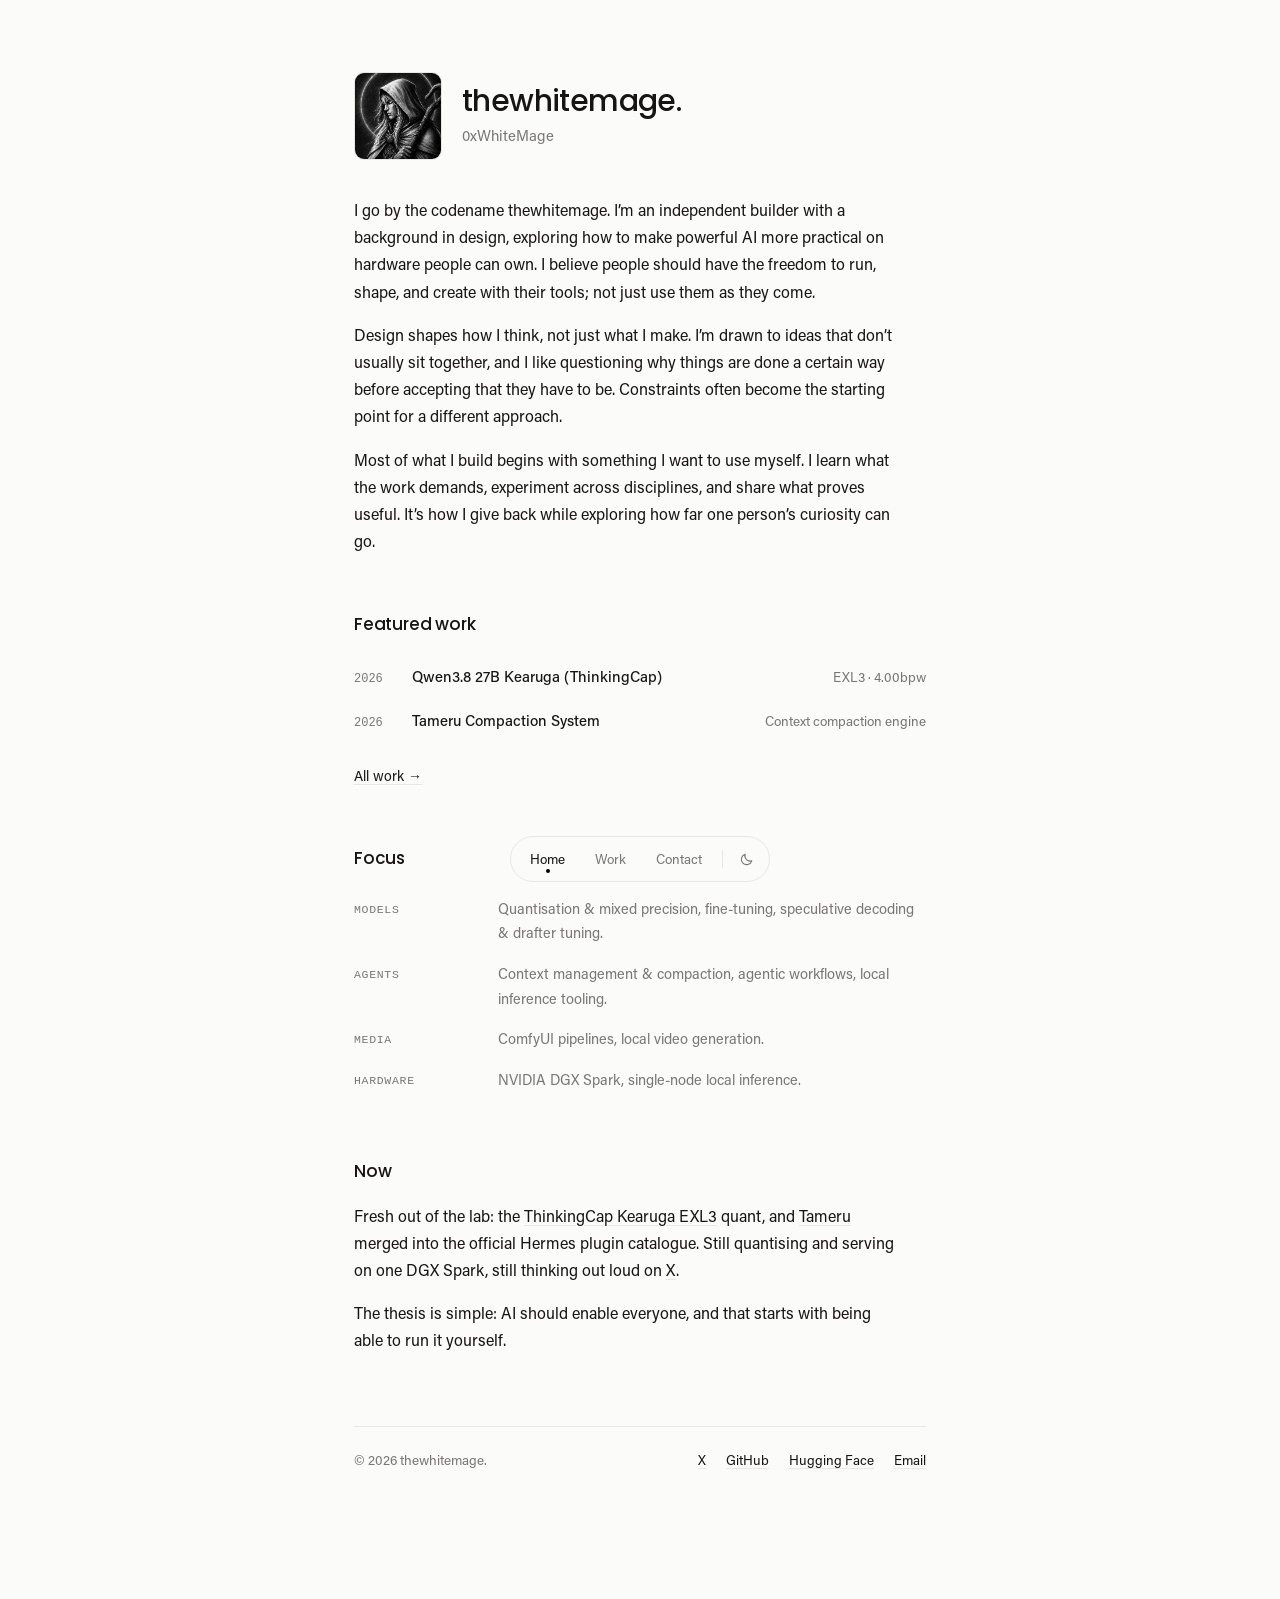
==== commit 7b8dd112: "Restore Tameru to Featured work Generated with [Devin](https://devin.ai)  Co-Authored-By: Devin <158" ====
--- a/index.html
+++ b/index.html
@@ -45,6 +45,13 @@
           <span class="row-year">2026</span>
           <span class="row-name">Qwen3.8 27B Kearuga (ThinkingCap)<span class="row-arrow">&rarr;</span></span>
           <span class="row-meta">EXL3 &middot; 4.00bpw</span>
+        </a>
+      </li>
+      <li class="reveal">
+        <a class="row-link" href="work/tameru-compaction-system.html">
+          <span class="row-year">2026</span>
+          <span class="row-name">Tameru Compaction System<span class="row-arrow">&rarr;</span></span>
+          <span class="row-meta">Context compaction engine</span>
         </a>
       </li>
     </ul>
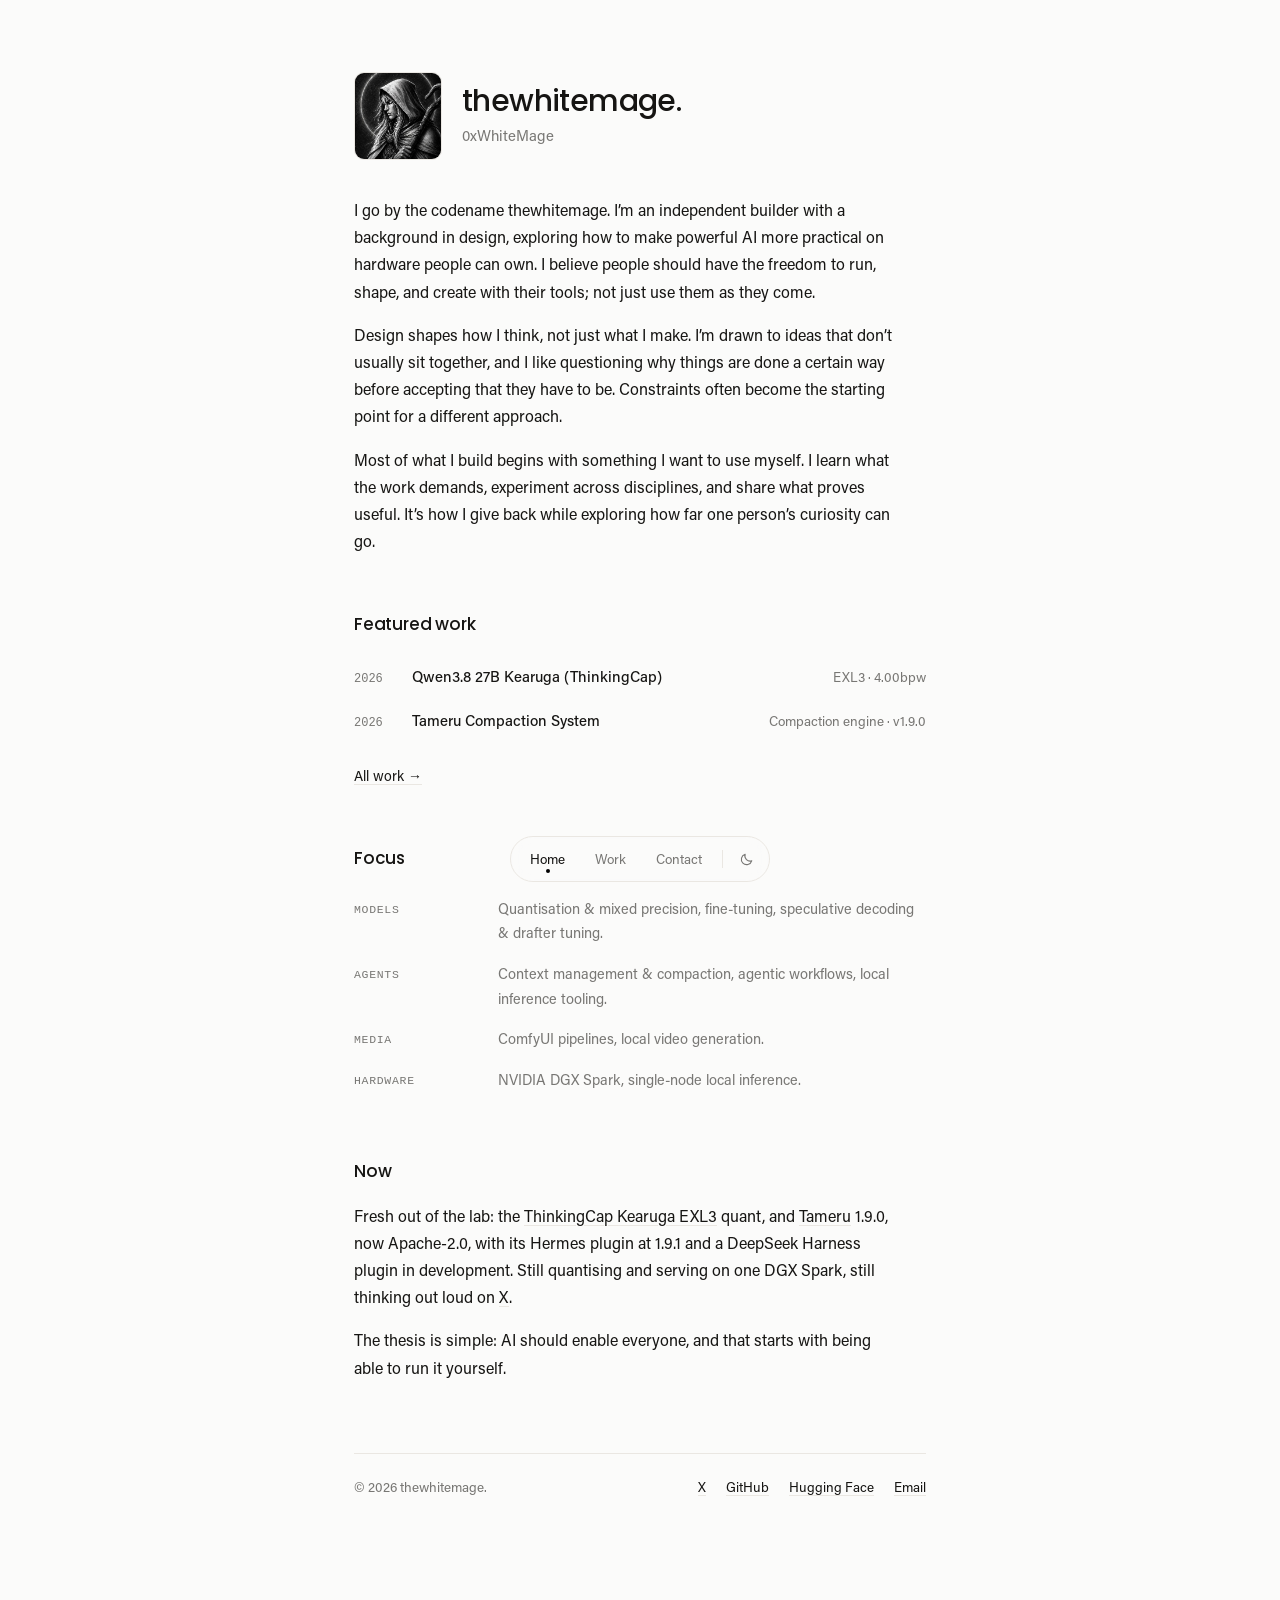
==== commit 618e80af: "Refresh Tameru page for engine 1.9.0 and both harness plugins" ====
--- a/index.html
+++ b/index.html
@@ -51,7 +51,7 @@
         <a class="row-link" href="work/tameru-compaction-system.html">
           <span class="row-year">2026</span>
           <span class="row-name">Tameru Compaction System<span class="row-arrow">&rarr;</span></span>
-          <span class="row-meta">Context compaction engine</span>
+          <span class="row-meta">Compaction engine &middot; v1.9.0</span>
         </a>
       </li>
     </ul>
@@ -81,7 +81,7 @@
   <section class="section">
     <h2 class="reveal">Now</h2>
     <div class="bio">
-      <p class="reveal">Fresh out of the lab: the <a class="text-link" href="work/thinkingcap-kearuga-exl3.html">ThinkingCap Kearuga EXL3</a> quant, and <a class="text-link" href="work/tameru-compaction-system.html">Tameru</a> merged into the official Hermes plugin catalogue. Still quantising and serving on one DGX Spark, still thinking out loud on <a class="text-link" href="https://x.com/0xWhiteMage" target="_blank" rel="noopener">X</a>.</p>
+      <p class="reveal">Fresh out of the lab: the <a class="text-link" href="work/thinkingcap-kearuga-exl3.html">ThinkingCap Kearuga EXL3</a> quant, and <a class="text-link" href="work/tameru-compaction-system.html">Tameru</a> 1.9.0, now Apache-2.0, with its Hermes plugin at 1.9.1 and a DeepSeek Harness plugin in development. Still quantising and serving on one DGX Spark, still thinking out loud on <a class="text-link" href="https://x.com/0xWhiteMage" target="_blank" rel="noopener">X</a>.</p>
       <p class="reveal">The thesis is simple: AI should enable everyone, and that starts with being able to run it yourself.</p>
     </div>
   </section>
